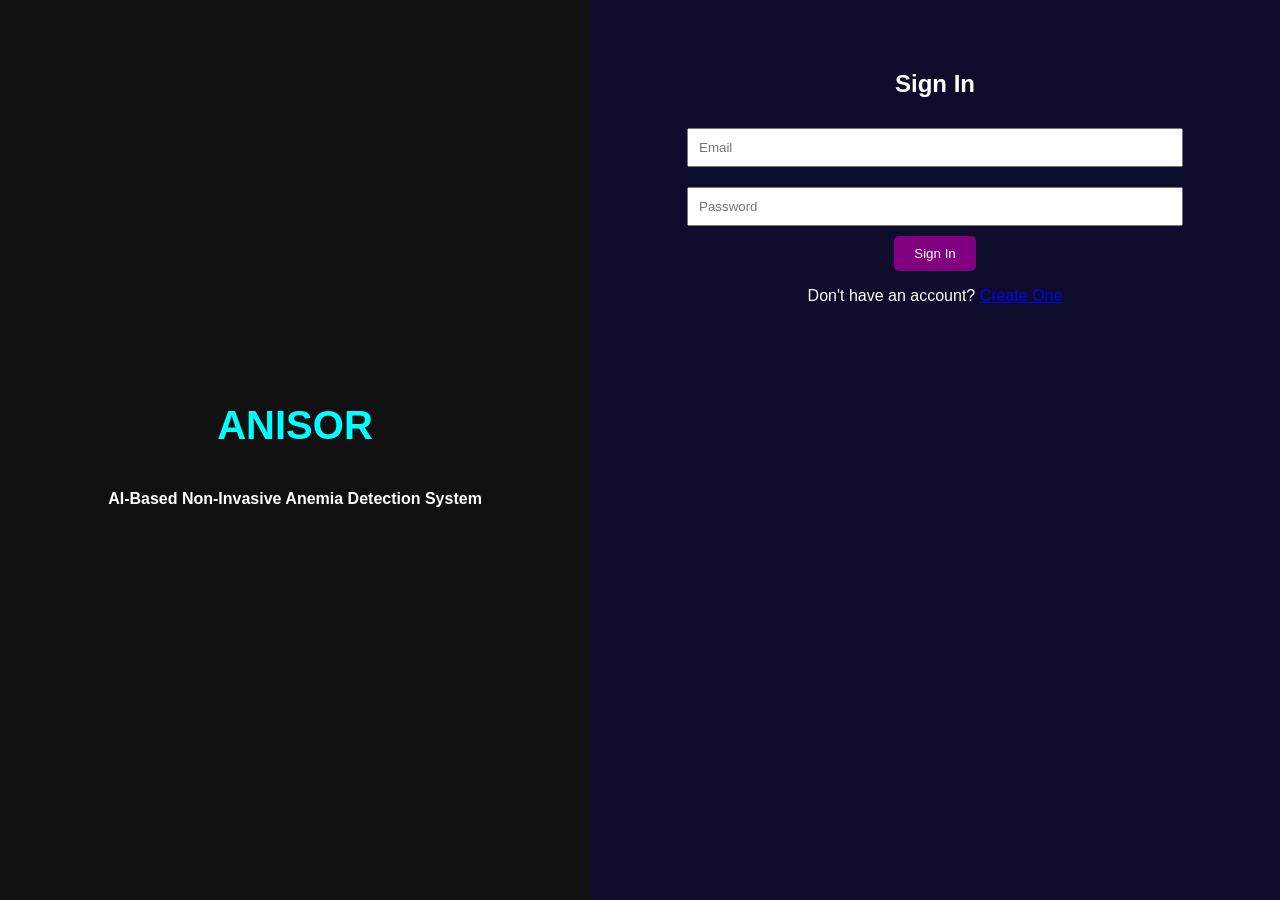
==== index.html @ 53fdbe4d "feat: add patient database, rename to ANISOR, deployment config - Added SQLite database (database.py" ====
<!DOCTYPE html>
<html lang="en">

<head>

    <meta charset="UTF-8">

    <meta
        name="viewport"
        content="width=device-width, initial-scale=1.0"
    >

    <title>
        ANISOR Login
    </title>

    <link
        rel="stylesheet"
        href="style.css"
    >

</head>

<body class="split">

    <!-- LEFT SIDE -->

    <div class="left">

        <h1>ANISOR</h1>

        <p>
            AI-Based Non-Invasive
            Anemia Detection System
        </p>

    </div>


    <!-- RIGHT SIDE -->

    <div class="right">

        <div class="form-container">

            <h2>Sign In</h2>

            <!-- EMAIL -->

            <input
                id="email"
                type="email"
                placeholder="Email"
            >

            <!-- PASSWORD -->

            <input
                id="password"
                type="password"
                placeholder="Password"
            >

            <!-- LOGIN BUTTON -->

            <button onclick="login()">

                Sign In

            </button>

            <!-- SIGNUP LINK -->

            <p class="bottom-text">

                Don't have an account?

                <a href="signup.html">

                    Create One

                </a>

            </p>

        </div>

    </div>

    <script src="script.js"></script>

</body>

</html>
---- style.css ----
body {
    margin: 0;
    font-family: Arial;

    background: linear-gradient(rgba(0,0,0,0.75), rgba(0,0,0,0.75)),
                url("./assets/medical.jpg");

    background-size: cover;
    background-position: center;
    background-attachment: fixed;

    color: white;
}

body {
    font-family: Arial;
    text-align: center;
    margin-top: 100px;
}

.container {
    border: 1px solid #ccc;
    padding: 20px;
    display: inline-block;
}
body {
    margin: 0;
    font-family: Arial;
}

/* Split layout */
.split {
    display: flex;
    height: 100vh;
}

.left h1 {
    font-size: 40px;
    color: #00ffff;
}

.left p {
    color: #ffffff;
    font-weight: bold;
}

.left {
    width: 50%;
    height: 100vh;
    position: relative;

    background: linear-gradient(rgba(0,0,0,0.75), rgba(0,0,0,0.75)),
                url("./assets/bg.jpg");
    background-size: cover;
    background-position: center;

    color: #00e6e6;   /* cyan text */
    display: flex;
    justify-content: center;
    align-items: center;
    flex-direction: column;
}

.right {
    width: 50%;
    padding: 50px;
    background: #0d0d2b;
    color: white;
}

input {
    width: 80%;
    padding: 10px;
    margin: 10px;
}

button {
    padding: 10px 20px;
    background: purple;
    color: white;
    border: none;
}

/* Navbar */
.navbar {
    display: flex;
    justify-content: space-between;
    background: black;
    color: white;
    padding: 10px;
}

/* Upload icons */
.options {
    display: flex;
    gap: 30px;
    justify-content: center;
}

.options label {
    text-align: center;
    cursor: pointer;
}

.profile-box {
    position: absolute;
    top: 20px;
    right: 20px;

    background: rgba(0, 0, 0, 0.7);   /* dark transparent */
    color: white;

    padding: 20px;
    border-radius: 10px;

    box-shadow: 0px 0px 10px black;
    width: 250px;
    z-index: 1000;   /* ensures it shows above everything */
}

.profile-box p {
    margin: 6px 0;
    font-size: 14px;
}

.section {
    background: rgba(0, 0, 0, 0.6);
    margin: 30px auto;
    padding: 20px;
    width: 60%;
    border-radius: 10px;
    text-align: center;
}

.upload-box {
    display: flex;
    justify-content: space-around;
    margin: 20px;
}

.upload-box label {
    cursor: pointer;
    padding: 15px;
    background: #222;
    border-radius: 10px;
}

.upload-box input {
    display: none;
}

button {
    padding: 10px 20px;
    background: purple;
    color: white;
    border: none;
    border-radius: 5px;
}

.survey {
    width: 80%;
    margin: auto;
}

.row {
    display: flex;
    justify-content: space-between;   /* left text, right checkbox */
    align-items: center;

    padding: 10px;
    border-bottom: 1px solid gray;
}

.row span {
    text-align: left;
}

.row input {
    transform: scale(1.2);
}

/* ===== MOBILE RESPONSIVE ===== */
@media (max-width: 768px) {

    body {
        padding: 10px;
    }

    h1, h2 {
        font-size: 20px;
        text-align: center;
    }

    .container, .card {
        width: 95%;
        margin: 10px auto;
        padding: 15px;
    }

    button {
        width: 100%;
        padding: 12px;
        font-size: 16px;
    }

    /* Upload buttons */
    .upload-options {
        display: flex;
        flex-direction: column;
        gap: 10px;
    }

    /* Symptoms alignment */
    .symptom-row {
        display: flex;
        justify-content: space-between;
        align-items: center;
        padding: 10px 0;
        border-bottom: 1px solid #555;
    }

    .symptom-row label {
        font-size: 14px;
    }

    .symptom-row input {
        transform: scale(1.2);
    }

    /* Navbar */
    .navbar {
        flex-direction: row;
        justify-content: space-between;
        padding: 10px;
    }

    .profile-btn {
        font-size: 12px;
        padding: 6px 10px;
    }
}

body {
    background: linear-gradient(rgba(0,0,0,0.75), rgba(0,0,0,0.75)),
                url("assets/medical.jpg") no-repeat center center fixed;
    background-size: cover;
}

.card {
    max-width: 500px;
    margin: auto;
}

.symptom-row {
    display: flex;
    justify-content: space-between;
    align-items: center;
    padding: 10px 0;
    border-bottom: 1px solid #555;
}

.symptom-row label {
    color: white;
}

.symptom-row input {
    transform: scale(1.2);
}

.result-box{
    width:80%;
    margin:auto;
    background:white;
    padding:20px;
    border-radius:10px;
}

.orange-box{
    background:orange;
    padding:20px;
    border-radius:10px;
    margin-bottom:20px;
}

.result-container {

    width: 90%;
    margin: auto;
    margin-top: 40px;

    background: rgba(255,255,255,0.95);

    padding: 30px;

    border-radius: 20px;

    box-shadow: 0px 0px 20px rgba(0,0,0,0.3);
}

.summary-box {

    background: #f5e8c7;

    padding: 20px;

    border-radius: 10px;

    text-align: center;

    margin-bottom: 30px;
}

.summary-box h1 {

    color: #b8860b;
}

.result-grid {

    display: grid;

    grid-template-columns: 1fr 1fr;

    gap: 20px;
}

.card {

    background: #f8f8f8;

    padding: 20px;

    border-radius: 10px;

    margin-bottom: 20px;
}

#resultImage {

    width: 100%;

    border-radius: 10px;

    height: 300px;

    object-fit: cover;
}

.action-btn {

    background: #1d6f8c;

    color: white;

    border: none;

    padding: 10px 20px;

    border-radius: 8px;

    cursor: pointer;

    margin-right: 10px;
}

.button-group {

    display: flex;

    gap: 20px;

    justify-content: center;

    margin-top: 20px;
}

.symptom-row {

    display: flex;

    justify-content: space-between;

    align-items: center;

    padding: 12px 0;

    border-bottom: 1px solid rgba(255,255,255,0.2);
}

.symptom-row label {

    color: white;

    font-size: 18px;

    font-weight: 500;
}

.symptom-row input[type="checkbox"] {

    width: 20px;

    height: 20px;

    accent-color: #ff00cc;
}
/* RESULT PAGE */

.result-container{
    width: 90%;
    max-width: 1200px;
    margin: 40px auto;
    background: rgba(255,255,255,0.96);
    border-radius: 20px;
    padding: 30px;
    box-shadow: 0 0 25px rgba(0,0,0,0.4);
}

.result-title{
    text-align: center;
    font-size: 38px;
    font-weight: bold;
    color: #111;
    margin-bottom: 25px;
}

.result-banner{
    background: linear-gradient(90deg,#ff9800,#ff5722);
    color: white;
    padding: 20px;
    border-radius: 12px;
    text-align: center;
    margin-bottom: 25px;
}

.result-banner h2{
    font-size: 34px;
    margin-bottom: 10px;
}

.result-banner p{
    font-size: 18px;
}

.result-grid{
    display: grid;
    grid-template-columns: 1fr 1fr;
    gap: 25px;
}

.result-card{
    background: #f5f5f5;
    padding: 20px;
    border-radius: 15px;
    color: #111;
}

.result-card h3{
    margin-bottom: 15px;
    color: #222;
}

.result-card p{
    margin: 10px 0;
    font-size: 17px;
}

.result-image{
    width: 100%;
    border-radius: 12px;
    margin-top: 10px;
}

.symptom-list{
    margin-top: 10px;
}

.symptom-list li{
    margin-bottom: 10px;
    font-size: 17px;
    color: #222;
}

.action-buttons{
    margin-top: 30px;
    display: flex;
    gap: 15px;
    justify-content: center;
}

.action-buttons button{
    padding: 12px 24px;
    border: none;
    border-radius: 10px;
    background: #0d6efd;
    color: white;
    font-size: 16px;
    cursor: pointer;
    transition: 0.3s;
}

.action-buttons button:hover{
    transform: scale(1.05);
    background: #084298;
}

.disclaimer{
    margin-top: 25px;
    text-align: center;
    color: #444;
    font-size: 15px;
}

@media(max-width:900px){

    .result-grid{
        grid-template-columns: 1fr;
    }

    .result-title{
        font-size: 28px;
    }

    .result-banner h2{
        font-size: 25px;
    }
}


/* ===== PROFILE PAGE ===== */

.profile-info {
    text-align: left;
    max-width: 500px;
    margin: 0 auto;
}

.profile-info p {
    padding: 10px 0;
    border-bottom: 1px solid rgba(255,255,255,0.15);
    font-size: 16px;
    color: #eee;
}

.profile-info b {
    color: #00e6e6;
    display: inline-block;
    width: 130px;
}


/* ===== PAST RECORDS ===== */

.record-card {
    background: rgba(255,255,255,0.08);
    border: 1px solid rgba(255,255,255,0.12);
    border-radius: 12px;
    padding: 18px;
    margin-bottom: 15px;
    text-align: left;
    transition: transform 0.2s, background 0.2s;
}

.record-card:hover {
    transform: translateY(-2px);
    background: rgba(255,255,255,0.12);
}

.record-header {
    display: flex;
    justify-content: space-between;
    align-items: center;
    margin-bottom: 12px;
}

.record-date {
    font-size: 14px;
    color: #aaa;
}

.record-badge {
    padding: 4px 14px;
    border-radius: 20px;
    font-size: 13px;
    font-weight: 600;
}

.badge-warning {
    background: rgba(255, 87, 34, 0.25);
    color: #ff5722;
    border: 1px solid rgba(255, 87, 34, 0.4);
}

.badge-ok {
    background: rgba(76, 175, 80, 0.25);
    color: #4caf50;
    border: 1px solid rgba(76, 175, 80, 0.4);
}

.record-details p {
    margin: 6px 0;
    font-size: 15px;
    color: #ddd;
}

.record-details b {
    color: #00e6e6;
}

.no-records {
    color: #888;
    font-style: italic;
    padding: 20px;
}
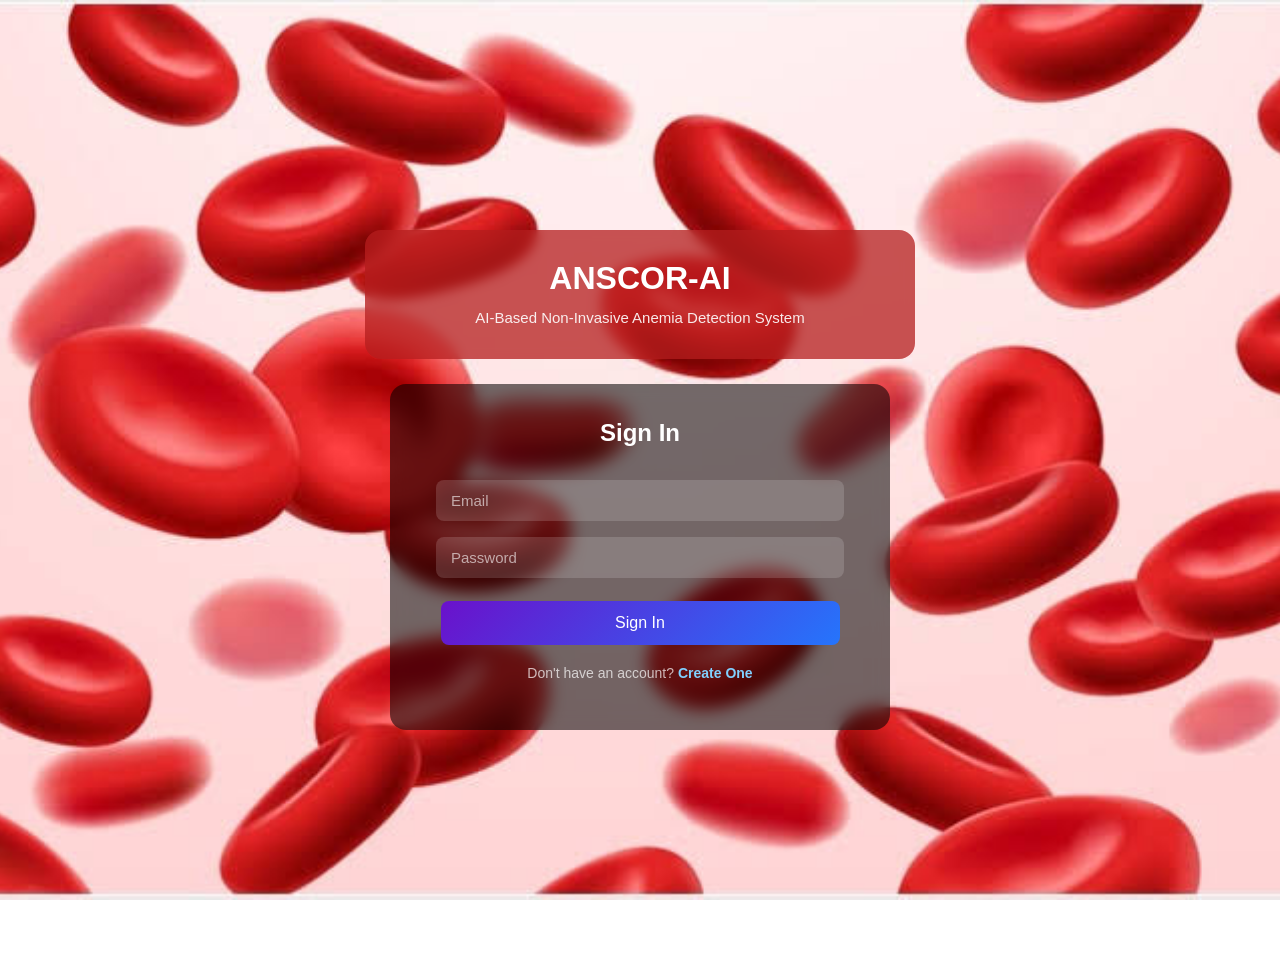
==== commit a1fd9075: "Redesign login/signup: remove split layout, translucent red brand box, lighter background, clean hor" ====
--- a/index.html
+++ b/index.html
@@ -11,7 +11,7 @@
     >
 
     <title>
-        ANISOR Login
+        ANSCOR-AI Login
     </title>
 
     <link
@@ -21,13 +21,13 @@
 
 </head>
 
-<body class="split">
+<body class="auth-page">
 
-    <!-- LEFT SIDE -->
+    <!-- BRAND HEADER -->
 
-    <div class="left">
+    <div class="brand-box">
 
-        <h1>ANISOR</h1>
+        <h1>ANSCOR-AI</h1>
 
         <p>
             AI-Based Non-Invasive
@@ -37,53 +37,49 @@
     </div>
 
 
-    <!-- RIGHT SIDE -->
+    <!-- SIGN IN FORM -->
 
-    <div class="right">
+    <div class="form-container">
 
-        <div class="form-container">
+        <h2>Sign In</h2>
 
-            <h2>Sign In</h2>
+        <!-- EMAIL -->
 
-            <!-- EMAIL -->
+        <input
+            id="email"
+            type="email"
+            placeholder="Email"
+        >
 
-            <input
-                id="email"
-                type="email"
-                placeholder="Email"
-            >
+        <!-- PASSWORD -->
 
-            <!-- PASSWORD -->
+        <input
+            id="password"
+            type="password"
+            placeholder="Password"
+        >
 
-            <input
-                id="password"
-                type="password"
-                placeholder="Password"
-            >
+        <!-- LOGIN BUTTON -->
 
-            <!-- LOGIN BUTTON -->
+        <button onclick="login()">
 
-            <button onclick="login()">
+            Sign In
 
-                Sign In
+        </button>
 
-            </button>
+        <!-- SIGNUP LINK -->
 
-            <!-- SIGNUP LINK -->
+        <p class="bottom-text">
 
-            <p class="bottom-text">
+            Don't have an account?
 
-                Don't have an account?
+            <a href="signup.html">
 
-                <a href="signup.html">
+                Create One
 
-                    Create One
+            </a>
 
-                </a>
-
-            </p>
-
-        </div>
+        </p>
 
     </div>
 
--- a/style.css
+++ b/style.css
@@ -2,7 +2,7 @@
     margin: 0;
     font-family: Arial;
 
-    background: linear-gradient(rgba(0,0,0,0.75), rgba(0,0,0,0.75)),
+    background: linear-gradient(rgba(255,255,255,0.15), rgba(255,255,255,0.15)),
                 url("./assets/medical.jpg");
 
     background-size: cover;
@@ -28,57 +28,111 @@
     font-family: Arial;
 }
 
-/* Split layout */
+/* Auth pages - horizontal layout */
+.auth-page {
+    display: flex;
+    flex-direction: column;
+    align-items: center;
+    justify-content: center;
+    min-height: 100vh;
+    padding: 30px 15px;
+}
+
+.brand-box {
+    background: rgba(180, 30, 30, 0.75);
+    backdrop-filter: blur(6px);
+    border-radius: 16px;
+    padding: 30px 50px;
+    text-align: center;
+    margin-bottom: 25px;
+    max-width: 450px;
+    width: 100%;
+}
+
+.brand-box h1 {
+    font-size: 32px;
+    color: #fff;
+    margin: 0 0 10px 0;
+}
+
+.brand-box p {
+    font-size: 15px;
+    color: rgba(255,255,255,0.9);
+    margin: 0;
+    line-height: 1.5;
+}
+
+.auth-page .form-container {
+    background: rgba(0, 0, 0, 0.55);
+    backdrop-filter: blur(8px);
+    border-radius: 16px;
+    padding: 35px 40px;
+    max-width: 420px;
+    width: 100%;
+    text-align: center;
+}
+
+.auth-page .form-container h2 {
+    margin-top: 0;
+    margin-bottom: 25px;
+    font-size: 24px;
+}
+
+.auth-page input,
+.auth-page select {
+    width: 90%;
+    padding: 12px 15px;
+    margin: 8px 0;
+    border: none;
+    border-radius: 8px;
+    background: rgba(255,255,255,0.15);
+    color: white;
+    font-size: 15px;
+    outline: none;
+}
+
+.auth-page input::placeholder {
+    color: rgba(255,255,255,0.6);
+}
+
+.auth-page select {
+    color: rgba(255,255,255,0.7);
+}
+
+.auth-page button {
+    width: 95%;
+    padding: 13px;
+    margin-top: 15px;
+    font-size: 16px;
+    border-radius: 8px;
+    background: linear-gradient(135deg, #6a11cb, #2575fc);
+    color: white;
+    border: none;
+    cursor: pointer;
+    transition: transform 0.2s, box-shadow 0.2s;
+}
+
+.auth-page button:hover {
+    transform: scale(1.03);
+    box-shadow: 0 4px 20px rgba(37, 117, 252, 0.4);
+}
+
+.auth-page .bottom-text {
+    margin-top: 20px;
+    font-size: 14px;
+    color: rgba(255,255,255,0.7);
+}
+
+.auth-page .bottom-text a {
+    color: #80d0ff;
+    text-decoration: none;
+    font-weight: bold;
+}
+
+/* Split layout - kept for other pages if needed */
 .split {
     display: flex;
     height: 100vh;
-}
-
-.left h1 {
-    font-size: 40px;
-    color: #00ffff;
-}
-
-.left p {
-    color: #ffffff;
-    font-weight: bold;
-}
-
-.left {
-    width: 50%;
-    height: 100vh;
-    position: relative;
-
-    background: linear-gradient(rgba(0,0,0,0.75), rgba(0,0,0,0.75)),
-                url("./assets/bg.jpg");
-    background-size: cover;
-    background-position: center;
-
-    color: #00e6e6;   /* cyan text */
-    display: flex;
-    justify-content: center;
-    align-items: center;
-    flex-direction: column;
-}
-
-.right {
-    width: 50%;
-    padding: 50px;
-    background: #0d0d2b;
-    color: white;
-}
-
-input {
-    width: 80%;
-    padding: 10px;
-    margin: 10px;
-}
-
-button {
-    padding: 10px 20px;
-    background: purple;
-    color: white;
-    border: none;
 }
 
 /* Navbar */
@@ -241,8 +295,7 @@
 }
 
 body {
-    background: linear-gradient(rgba(0,0,0,0.75), rgba(0,0,0,0.75)),
-                url("assets/medical.jpg") no-repeat center center fixed;
+    background: url("assets/medical.jpg") no-repeat center center fixed;
     background-size: cover;
 }
 
@@ -526,89 +579,52 @@
     }
 }
 
-
-/* ===== PROFILE PAGE ===== */
-
-.profile-info {
-    text-align: left;
-    max-width: 500px;
-    margin: 0 auto;
-}
-
-.profile-info p {
-    padding: 10px 0;
-    border-bottom: 1px solid rgba(255,255,255,0.15);
-    font-size: 16px;
-    color: #eee;
-}
-
-.profile-info b {
-    color: #00e6e6;
-    display: inline-block;
-    width: 130px;
-}
-
-
-/* ===== PAST RECORDS ===== */
-
-.record-card {
-    background: rgba(255,255,255,0.08);
-    border: 1px solid rgba(255,255,255,0.12);
-    border-radius: 12px;
-    padding: 18px;
-    margin-bottom: 15px;
-    text-align: left;
-    transition: transform 0.2s, background 0.2s;
-}
-
-.record-card:hover {
-    transform: translateY(-2px);
-    background: rgba(255,255,255,0.12);
-}
-
-.record-header {
-    display: flex;
-    justify-content: space-between;
-    align-items: center;
-    margin-bottom: 12px;
-}
-
-.record-date {
-    font-size: 14px;
-    color: #aaa;
-}
-
-.record-badge {
-    padding: 4px 14px;
-    border-radius: 20px;
-    font-size: 13px;
-    font-weight: 600;
-}
-
-.badge-warning {
-    background: rgba(255, 87, 34, 0.25);
-    color: #ff5722;
-    border: 1px solid rgba(255, 87, 34, 0.4);
-}
-
-.badge-ok {
-    background: rgba(76, 175, 80, 0.25);
-    color: #4caf50;
-    border: 1px solid rgba(76, 175, 80, 0.4);
-}
-
-.record-details p {
-    margin: 6px 0;
-    font-size: 15px;
-    color: #ddd;
-}
-
-.record-details b {
-    color: #00e6e6;
-}
-
-.no-records {
-    color: #888;
-    font-style: italic;
-    padding: 20px;
+.welcome-image-box{
+    width:90%;
+    margin:auto;
+    margin-top:40px;
+    margin-bottom:40px;
+    text-align:center;
+}
+
+.welcome-image{
+    width:100%;
+    max-width:1300px;
+    border-radius:25px;
+    box-shadow:0 0 25px rgba(0,0,0,0.6);
+    border:4px solid rgba(255,255,255,0.2);
+}
+
+.home-container {
+    max-width: 600px;
+    margin: 60px auto;
+    padding: 40px 30px;
+    text-align: center;
+}
+
+.home-container h1 {
+    font-size: 36px;
+    margin-bottom: 20px;
+}
+
+.home-container p {
+    font-size: 18px;
+    margin-bottom: 40px;
+    opacity: 0.9;
+}
+
+.main-btn {
+    padding: 14px 40px;
+    font-size: 18px;
+    border-radius: 8px;
+    background: linear-gradient(135deg, #6a11cb, #2575fc);
+    color: white;
+    border: none;
+    cursor: pointer;
+    transition: transform 0.2s, box-shadow 0.2s;
+}
+
+.main-btn:hover {
+    transform: scale(1.05);
+    box-shadow: 0 4px 20px rgba(37, 117, 252, 0.5);
 }
